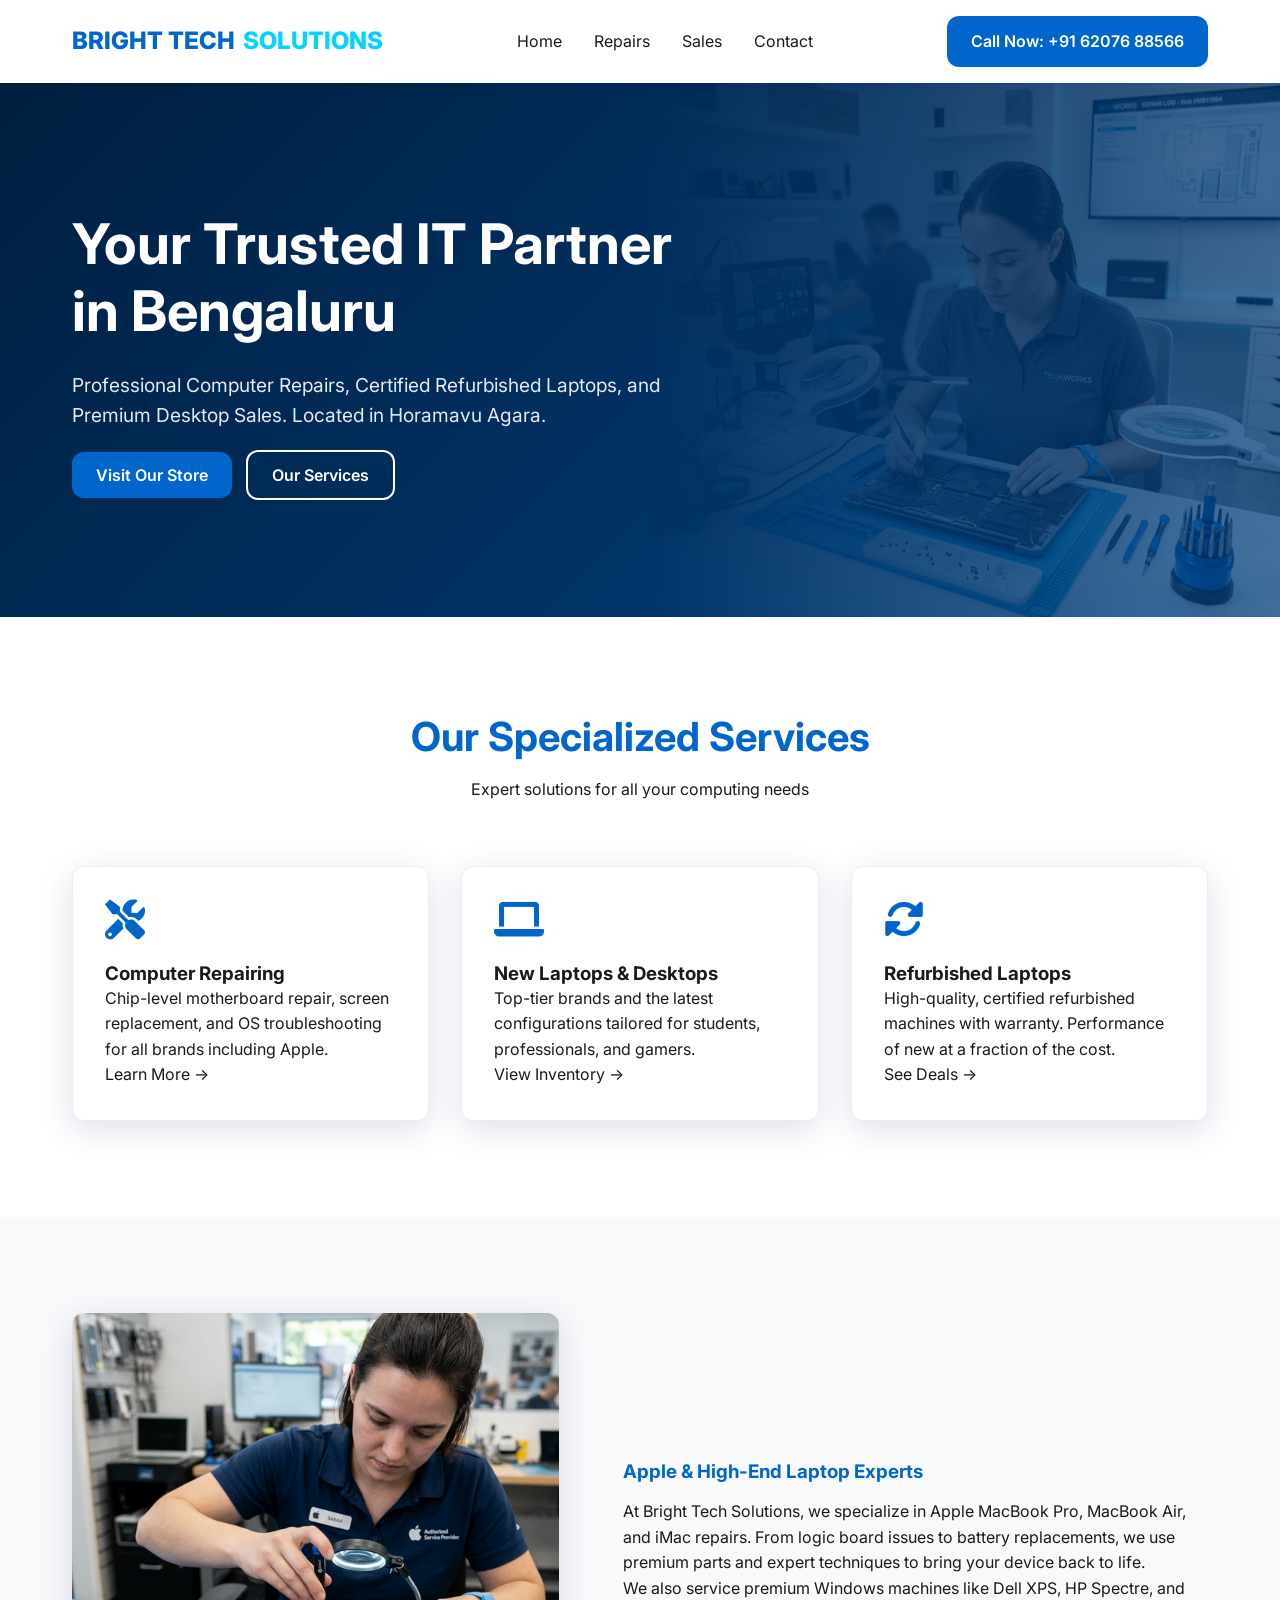
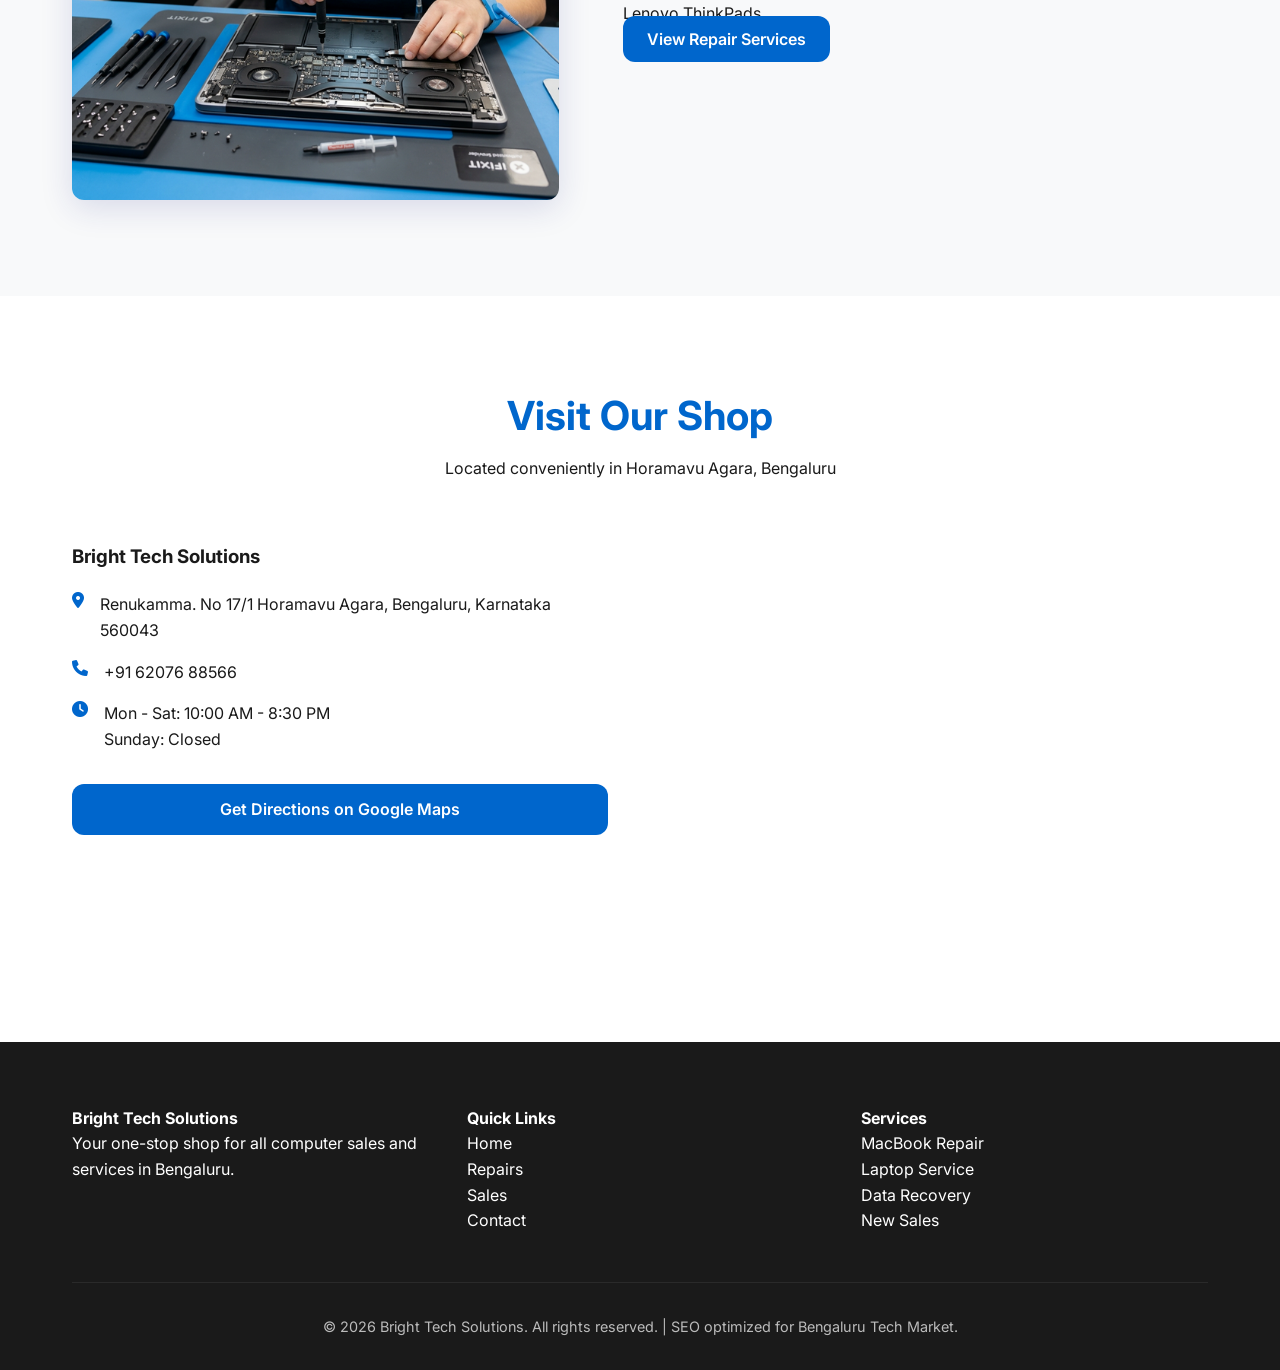
==== index.html @ 04b3cd69 "uplishing" ====
<!DOCTYPE html>
<html lang="en">

<head>
    <meta charset="UTF-8">
    <meta name="viewport" content="width=device-width, initial-scale=1.0">
    <title>Bright Tech Solutions | Best Laptop Repair & Computer Sales in Bengaluru</title>
    <meta name="description"
        content="Bright Tech Solutions in Horamavu Agara, Bengaluru. Specialist in Apple laptop repairs, computer services, refurbished laptops, and desktop sales. High-quality tech solutions at affordable prices.">
    <meta name="keywords"
        content="Laptop repair Bengaluru, Computer service Horamavu Agara, Refurbished laptops Bengaluru, Apple laptop repair Bengaluru, Computer sales Bengaluru, Bright Tech Solutions">

    <!-- Open Graph for Social Media -->
    <meta property="og:title" content="Bright Tech Solutions | Trusted Tech Experts in Bengaluru">
    <meta property="og:description"
        content="Visit our store in Horamavu Agara for professional computer repairs and the best deals on refurbished laptops and desktops.">
    <meta property="og:image" content="images/hero.png">
    <meta property="og:url" content="https://brighttechsolutions.com">

    <!-- CSS -->
    <link rel="stylesheet" href="css/styles.css">
    <!-- Google Fonts -->
    <link href="https://fonts.googleapis.com/css2?family=Inter:wght@400;600;700;800&display=swap" rel="stylesheet">
    <!-- Font Awesome -->
    <link rel="stylesheet" href="https://cdnjs.cloudflare.com/ajax/libs/font-awesome/6.0.0/css/all.min.css">

    <!-- Local Business Schema -->
    <script type="application/ld+json">
    {
      "@context": "https://schema.org",
      "@type": "LocalBusiness",
      "name": "Bright Tech Solutions",
      "image": "images/hero.png",
      "@id": "",
      "url": "https://brighttechsolutions.com",
      "telephone": "+91 62076 88566",
      "address": {
        "@type": "PostalAddress",
        "streetAddress": "Renukamma. No 17/1 Horamavu Agara",
        "addressLocality": "Bengaluru",
        "postalCode": "560043",
        "addressRegion": "KA",
        "addressCountry": "IN"
      },
      "geo": {
        "@type": "GeoCoordinates",
        "latitude": 13.0298,
        "longitude": 77.6628
      },
      "openingHoursSpecification": {
        "@type": "OpeningHoursSpecification",
        "dayOfWeek": [
          "Monday",
          "Tuesday",
          "Wednesday",
          "Thursday",
          "Friday",
          "Saturday"
        ],
        "opens": "10:00",
        "closes": "20:30"
      },
      "sameAs": []
    }
    </script>
</head>

<body>

    <header>
        <div class="container">
            <nav>
                <a href="index.html" class="logo">BRIGHT TECH <span>SOLUTIONS</span></a>
                <ul class="nav-links">
                    <li><a href="index.html">Home</a></li>
                    <li><a href="repairs.html">Repairs</a></li>
                    <li><a href="sales.html">Sales</a></li>
                    <li><a href="contact.html">Contact</a></li>
                </ul>
                <a href="tel:+916207688566" class="cta-button">Call Now: +91 62076 88566</a>
            </nav>
        </div>
    </header>

    <main>
        <!-- Hero Section -->
        <section class="hero">
            <div class="container">
                <div class="hero-content">
                    <h1>Your Trusted IT Partner in Bengaluru</h1>
                    <p>Professional Computer Repairs, Certified Refurbished Laptops, and Premium Desktop Sales. Located
                        in Horamavu Agara.</p>
                    <div class="hero-btns">
                        <a href="contact.html" class="cta-button">Visit Our Store</a>
                        <a href="repairs.html" class="cta-button"
                            style="background: transparent; border: 2px solid white; margin-left: 10px;">Our
                            Services</a>
                    </div>
                </div>
            </div>
        </section>

        <!-- Services Preview -->
        <section id="services">
            <div class="container">
                <div class="section-title">
                    <h2>Our Specialized Services</h2>
                    <p>Expert solutions for all your computing needs</p>
                </div>
                <div class="services-grid">
                    <div class="service-card">
                        <i class="fas fa-tools"></i>
                        <h3>Computer Repairing</h3>
                        <p>Chip-level motherboard repair, screen replacement, and OS troubleshooting for all brands
                            including Apple.</p>
                        <a href="repairs.html">Learn More →</a>
                    </div>
                    <div class="service-card">
                        <i class="fas fa-laptop"></i>
                        <h3>New Laptops & Desktops</h3>
                        <p>Top-tier brands and the latest configurations tailored for students, professionals, and
                            gamers.</p>
                        <a href="sales.html">View Inventory →</a>
                    </div>
                    <div class="service-card">
                        <i class="fas fa-sync-alt"></i>
                        <h3>Refurbished Laptops</h3>
                        <p>High-quality, certified refurbished machines with warranty. Performance of new at a fraction
                            of the cost.</p>
                        <a href="sales.html">See Deals →</a>
                    </div>
                </div>
            </div>
        </section>

        <!-- Apple Expert Section -->
        <section class="content-section">
            <div class="container">
                <div class="content-flex">
                    <div class="content-image">
                        <img src="images/apple-repair.png" alt="Apple MacBook Repair Bengaluru">
                    </div>
                    <div class="content-text">
                        <h3>Apple & High-End Laptop Experts</h3>
                        <p>At Bright Tech Solutions, we specialize in Apple MacBook Pro, MacBook Air, and iMac repairs.
                            From logic board issues to battery replacements, we use premium parts and expert techniques
                            to bring your device back to life.</p>
                        <p>We also service premium Windows machines like Dell XPS, HP Spectre, and Lenovo ThinkPads.</p>
                        <a href="repairs.html" class="cta-button">View Repair Services</a>
                    </div>
                </div>
            </div>
        </section>

        <!-- Location Section -->
        <section id="location">
            <div class="container">
                <div class="section-title">
                    <h2>Visit Our Shop</h2>
                    <p>Located conveniently in Horamavu Agara, Bengaluru</p>
                </div>
                <div class="contact-container">
                    <div class="contact-info">
                        <h3>Bright Tech Solutions</h3>
                        <div class="info-item">
                            <i class="fas fa-map-marker-alt" style="color: var(--primary);"></i>
                            <p>Renukamma. No 17/1 Horamavu Agara, Bengaluru, Karnataka 560043</p>
                        </div>
                        <div class="info-item">
                            <i class="fas fa-phone" style="color: var(--primary);"></i>
                            <p>+91 62076 88566</p>
                        </div>
                        <div class="info-item">
                            <i class="fas fa-clock" style="color: var(--primary);"></i>
                            <p>Mon - Sat: 10:00 AM - 8:30 PM<br>Sunday: Closed</p>
                        </div>
                        <a href="https://www.google.com/maps/search/Renukamma.+No+17%2F1+Horamavu+Agara+Bengaluru"
                            target="_blank" class="cta-button"
                            style="display: block; text-align: center; margin-top: 2rem;">Get Directions on Google
                            Maps</a>
                    </div>
                    <div class="map-placeholder" style="background: transparent;">
                        <iframe
                            src="https://www.google.com/maps/embed?pb=!3m2!1sen!2sin!4v1773746045491!5m2!1sen!2sin!6m8!1m7!1s3-yJA3VffzMCEa43HB0KdQ!2m2!1d13.0298482997819!2d77.65881555821899!3f69.63453522921839!4f4.953199277610111!5f0.7820865974627469"
                            width="100%" height="450" style="border:0;" allowfullscreen="" loading="lazy"
                            referrerpolicy="no-referrer-when-downgrade"></iframe>
                    </div>
                </div>
            </div>
        </section>
    </main>

    <footer>
        <div class="container">
            <div class="footer-grid">
                <div>
                    <h4>Bright Tech Solutions</h4>
                    <p>Your one-stop shop for all computer sales and services in Bengaluru.</p>
                </div>
                <div>
                    <h4>Quick Links</h4>
                    <ul>
                        <li><a href="index.html">Home</a></li>
                        <li><a href="repairs.html">Repairs</a></li>
                        <li><a href="sales.html">Sales</a></li>
                        <li><a href="contact.html">Contact</a></li>
                    </ul>
                </div>
                <div>
                    <h4>Services</h4>
                    <ul>
                        <li>MacBook Repair</li>
                        <li>Laptop Service</li>
                        <li>Data Recovery</li>
                        <li>New Sales</li>
                    </ul>
                </div>
            </div>
            <div class="footer-bottom">
                <p>&copy; 2026 Bright Tech Solutions. All rights reserved. | SEO optimized for Bengaluru Tech Market.
                </p>
            </div>
        </div>
    </footer>

    <script src="js/main.js"></script>
</body>

</html>
---- css/styles.css ----
:root {
    --primary: #0066cc;
    --secondary: #00d4ff;
    --accent: #ff9900;
    --dark: #1a1a1a;
    --light: #f8f9fa;
    --white: #ffffff;
    --glass: rgba(255, 255, 255, 0.1);
    --glass-border: rgba(255, 255, 255, 0.2);
    --shadow: 0 8px 32px 0 rgba(31, 38, 135, 0.15);
    --radius: 12px;
    --font-main: 'Inter', system-ui, -apple-system, sans-serif;
}

* {
    margin: 0;
    padding: 0;
    box-sizing: border-box;
}

body {
    font-family: var(--font-main);
    background-color: var(--white);
    color: var(--dark);
    line-height: 1.6;
    overflow-x: hidden;
}

h1, h2, h3 {
    font-weight: 700;
    line-height: 1.2;
}

a {
    text-decoration: none;
    color: inherit;
    transition: 0.3s;
}

ul {
    list-style: none;
}

img {
    max-width: 100%;
    display: block;
}

.container {
    max-width: 1200px;
    margin: 0 auto;
    padding: 0 2rem;
}

/* Header & Nav */
header {
    background: var(--white);
    padding: 1rem 0;
    position: sticky;
    top: 0;
    z-index: 1000;
    box-shadow: 0 2px 10px rgba(0,0,0,0.05);
}

nav {
    display: flex;
    justify-content: space-between;
    align-items: center;
}

.logo {
    font-size: 1.5rem;
    font-weight: 800;
    color: var(--primary);
    display: flex;
    align-items: center;
    gap: 0.5rem;
}

.logo span {
    color: var(--secondary);
}

.nav-links {
    display: flex;
    gap: 2rem;
}

.nav-links a:hover {
    color: var(--primary);
}

.cta-button {
    background: var(--primary);
    color: var(--white);
    padding: 0.8rem 1.5rem;
    border-radius: var(--radius);
    font-weight: 600;
    transition: 0.3s;
}

.cta-button:hover {
    background: var(--secondary);
    transform: translateY(-2px);
    box-shadow: var(--shadow);
}

/* Hero Section */
.hero {
    position: relative;
    padding: 8rem 0;
    background: linear-gradient(135deg, #001f3f 0%, #004080 100%);
    color: var(--white);
    overflow: hidden;
}

.hero::after {
    content: '';
    position: absolute;
    top: 0;
    right: 0;
    width: 50%;
    height: 100%;
    background: url('../images/hero.png') no-repeat center center/cover;
    opacity: 0.3;
    mask-image: linear-gradient(to left, rgba(0,0,0,1) 0%, rgba(0,0,0,0) 100%);
    -webkit-mask-image: linear-gradient(to left, rgba(0,0,0,1) 0%, rgba(0,0,0,0) 100%);
}

.hero-content {
    position: relative;
    z-index: 10;
    max-width: 600px;
}

.hero h1 {
    font-size: 3.5rem;
    margin-bottom: 1.5rem;
}

.hero p {
    font-size: 1.2rem;
    margin-bottom: 2rem;
    opacity: 0.9;
}

/* Section Common */
section {
    padding: 6rem 0;
}

.section-title {
    text-align: center;
    margin-bottom: 4rem;
}

.section-title h2 {
    font-size: 2.5rem;
    color: var(--primary);
    margin-bottom: 1rem;
}

/* Services Grid */
.services-grid {
    display: grid;
    grid-template-columns: repeat(auto-fit, minmax(300px, 1fr));
    gap: 2rem;
}

.service-card {
    background: var(--white);
    padding: 2rem;
    border-radius: var(--radius);
    box-shadow: var(--shadow);
    transition: 0.3s;
    border: 1px solid #eee;
}

.service-card:hover {
    transform: translateY(-10px);
    border-color: var(--secondary);
}

.service-card i {
    font-size: 2.5rem;
    color: var(--primary);
    margin-bottom: 1.5rem;
    display: block;
}

/* SEO Content Section */
.content-section {
    background: var(--light);
}

.content-flex {
    display: flex;
    gap: 4rem;
    align-items: center;
}

.content-image {
    flex: 1;
    border-radius: var(--radius);
    overflow: hidden;
    box-shadow: var(--shadow);
}

.content-text {
    flex: 1.2;
}

.content-text h3 {
    margin-bottom: 1rem;
    color: var(--primary);
}

/* Contact Section */
.contact-container {
    display: grid;
    grid-template-columns: 1fr 1fr;
    gap: 4rem;
}

.contact-info h3 {
    margin-bottom: 1.5rem;
}

.info-item {
    display: flex;
    gap: 1rem;
    margin-bottom: 1rem;
}

.map-placeholder {
    width: 100%;
    height: 400px;
    background: #e0e0e0;
    border-radius: var(--radius);
    display: flex;
    align-items: center;
    justify-content: center;
    position: relative;
    overflow: hidden;
}

/* Footer */
footer {
    background: var(--dark);
    color: var(--white);
    padding: 4rem 0 2rem;
}

.footer-grid {
    display: grid;
    grid-template-columns: repeat(auto-fit, minmax(200px, 1fr));
    gap: 3rem;
    margin-bottom: 3rem;
}

.footer-bottom {
    text-align: center;
    padding-top: 2rem;
    border-top: 1px solid rgba(255,255,255,0.1);
    font-size: 0.9rem;
    opacity: 0.7;
}

/* Responsive */
@media (max-width: 768px) {
    .nav-links {
        display: none;
    }
    .hero h1 {
        font-size: 2.5rem;
    }
    .hero::after {
        width: 100%;
        opacity: 0.2;
    }
    .content-flex, .contact-container {
        flex-direction: column;
        grid-template-columns: 1fr;
    }
}
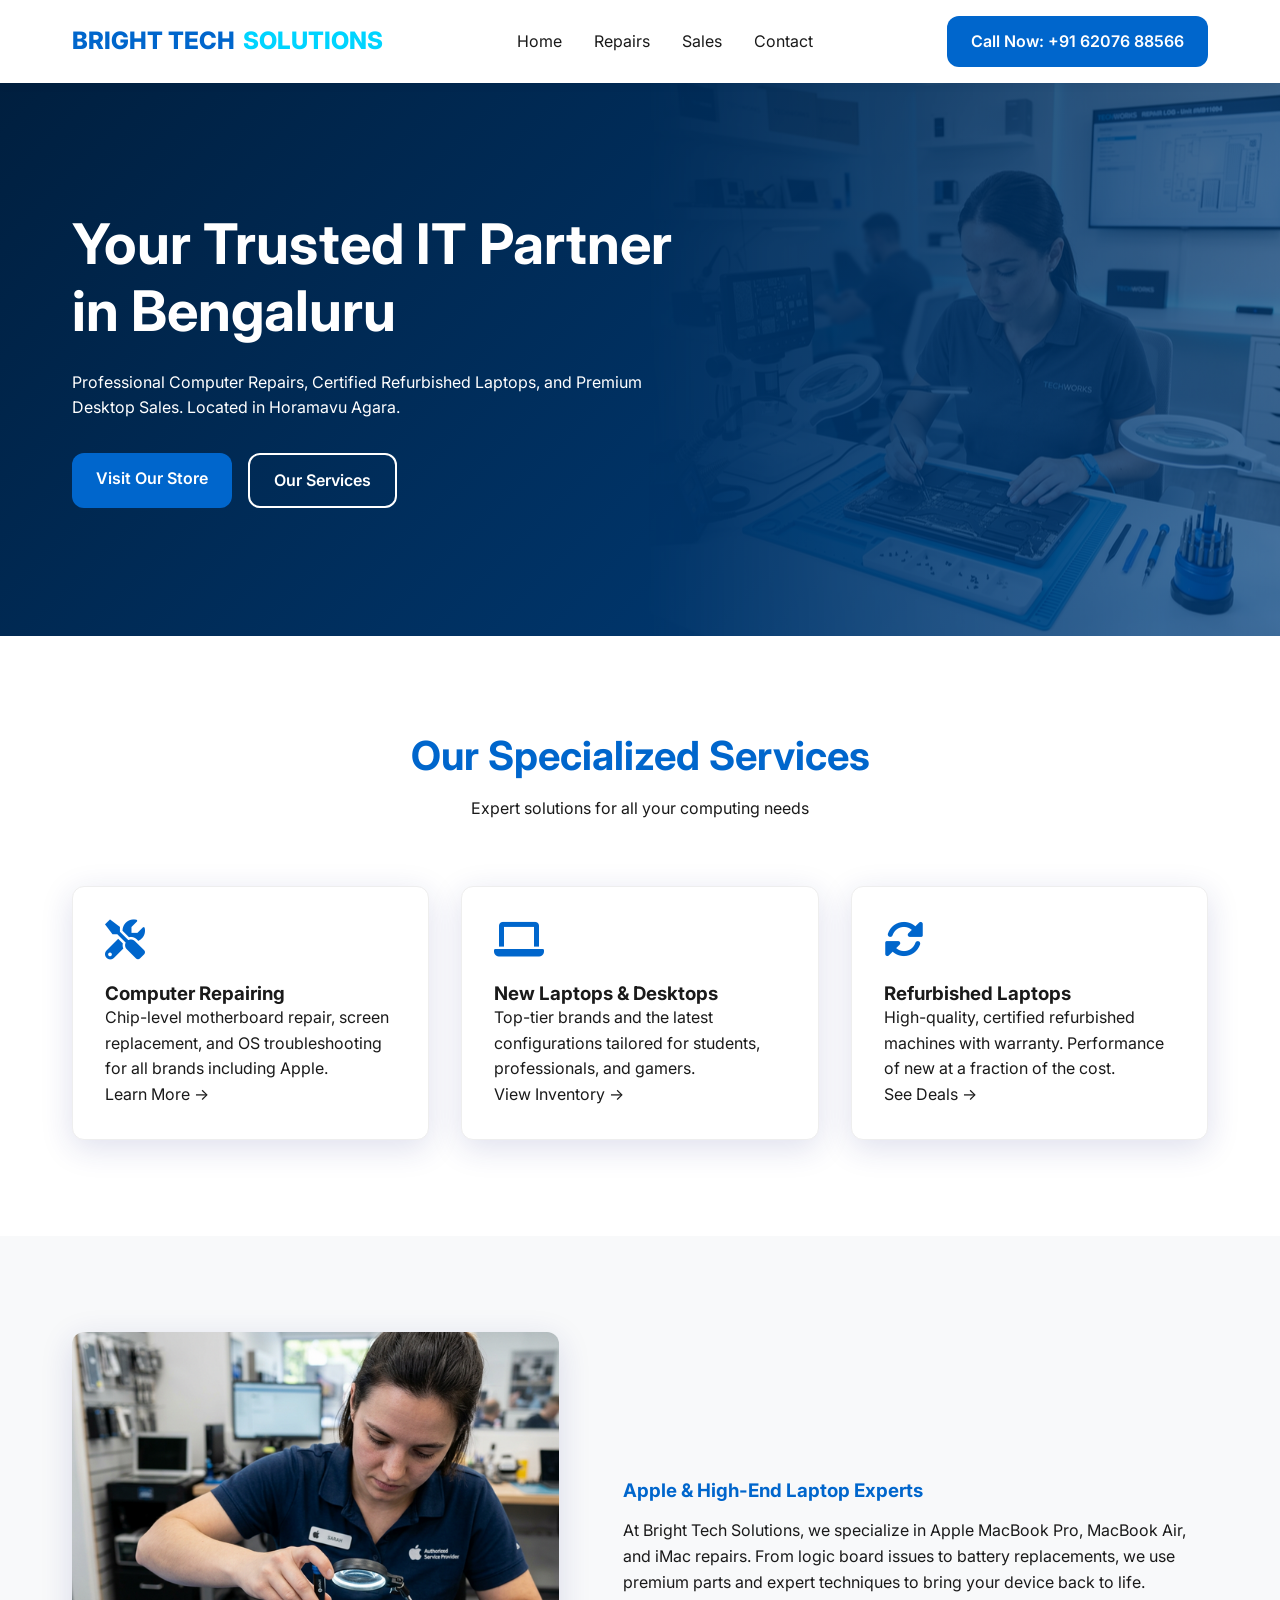
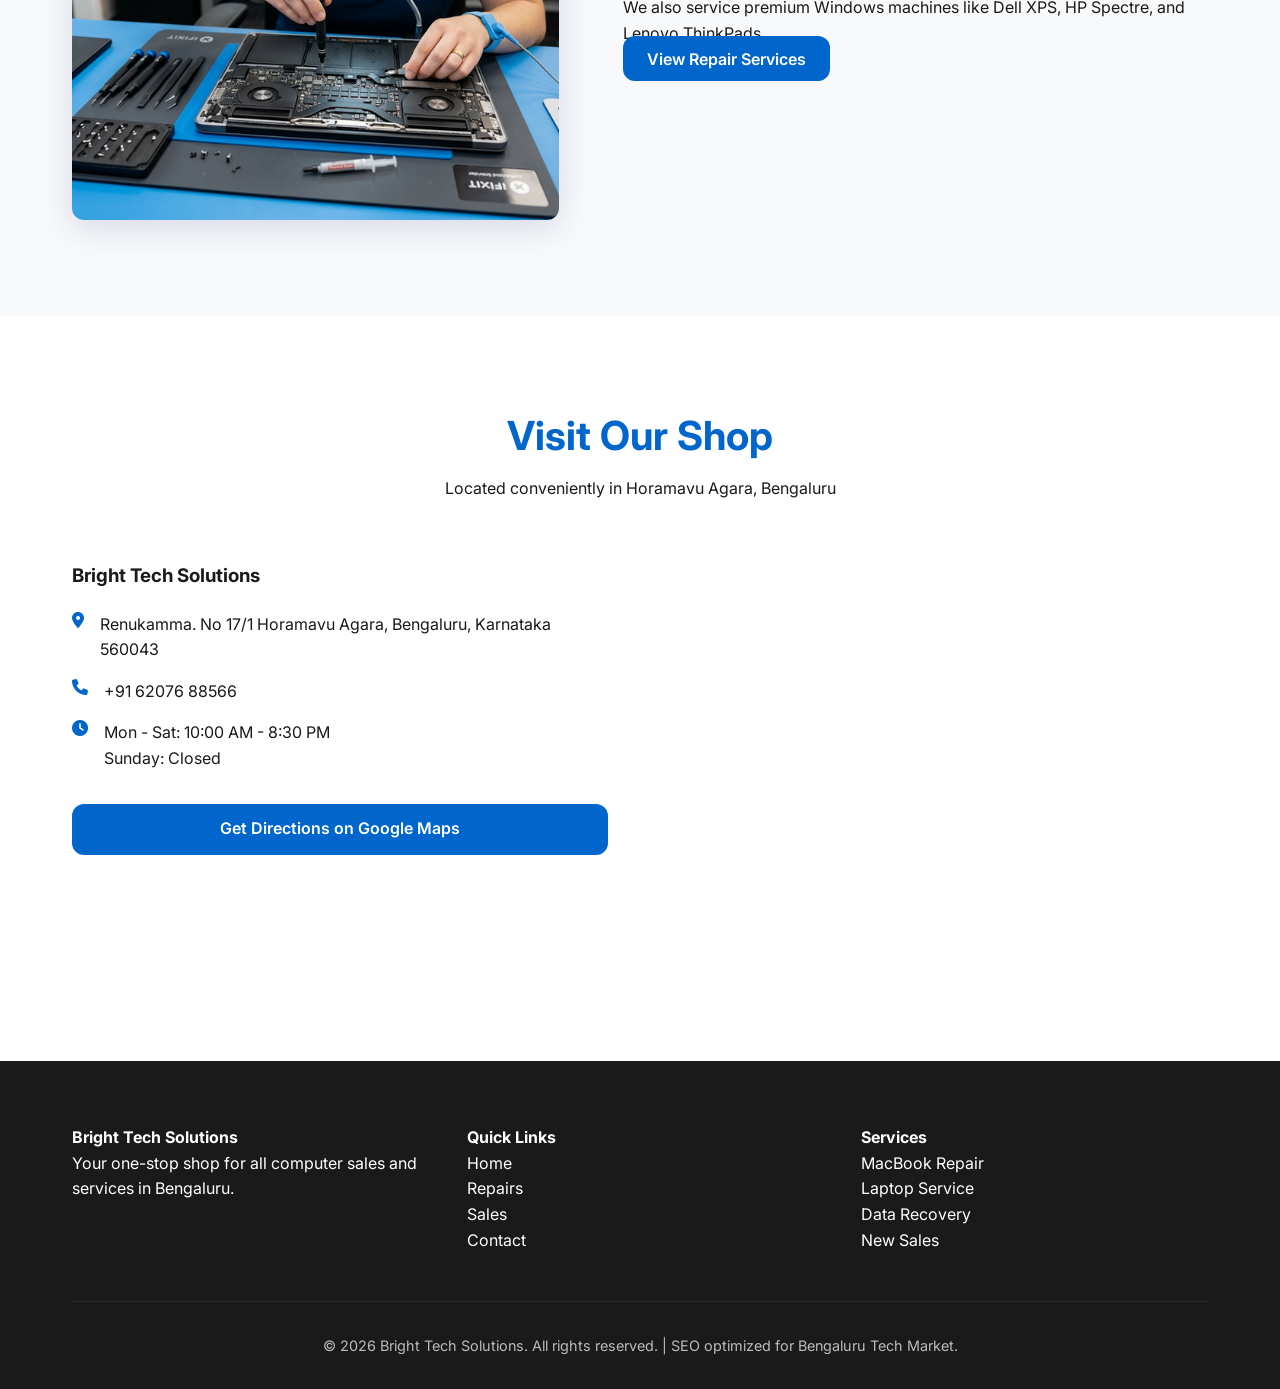
==== commit 659d9d87: "added mobile friendly" ====
--- a/index.html
+++ b/index.html
@@ -71,13 +71,16 @@
         <div class="container">
             <nav>
                 <a href="index.html" class="logo">BRIGHT TECH <span>SOLUTIONS</span></a>
-                <ul class="nav-links">
+                <div class="mobile-toggle" id="mobile-toggle">
+                    <i class="fas fa-bars"></i>
+                </div>
+                <ul class="nav-links" id="nav-links">
                     <li><a href="index.html">Home</a></li>
                     <li><a href="repairs.html">Repairs</a></li>
                     <li><a href="sales.html">Sales</a></li>
                     <li><a href="contact.html">Contact</a></li>
                 </ul>
-                <a href="tel:+916207688566" class="cta-button">Call Now: +91 62076 88566</a>
+                <a href="tel:+916207688566" class="cta-button nav-cta">Call Now: +91 62076 88566</a>
             </nav>
         </div>
     </header>
@@ -92,9 +95,7 @@
                         in Horamavu Agara.</p>
                     <div class="hero-btns">
                         <a href="contact.html" class="cta-button">Visit Our Store</a>
-                        <a href="repairs.html" class="cta-button"
-                            style="background: transparent; border: 2px solid white; margin-left: 10px;">Our
-                            Services</a>
+                        <a href="repairs.html" class="cta-button outline">Our Services</a>
                     </div>
                 </div>
             </div>
--- a/css/styles.css
+++ b/css/styles.css
@@ -138,10 +138,21 @@
     margin-bottom: 1.5rem;
 }
 
-.hero p {
-    font-size: 1.2rem;
-    margin-bottom: 2rem;
-    opacity: 0.9;
+.hero-btns {
+    display: flex;
+    gap: 1rem;
+    flex-wrap: wrap;
+    margin-top: 2rem;
+}
+
+.cta-button.outline {
+    background: transparent;
+    border: 2px solid var(--white);
+}
+
+.cta-button.outline:hover {
+    background: var(--white);
+    color: var(--primary);
 }
 
 /* Section Common */
@@ -267,19 +278,99 @@
 }
 
 /* Responsive */
+/* Mobile Menu Toggle */
+.mobile-toggle {
+    display: none;
+    font-size: 1.5rem;
+    cursor: pointer;
+    color: var(--primary);
+}
+
 @media (max-width: 768px) {
+    .mobile-toggle {
+        display: block;
+    }
+
     .nav-links {
         display: none;
-    }
+        position: absolute;
+        top: 100%;
+        left: 0;
+        width: 100%;
+        background: var(--white);
+        flex-direction: column;
+        padding: 1.5rem;
+        gap: 1rem;
+        box-shadow: 0 10px 20px rgba(0,0,0,0.1);
+        text-align: center;
+    }
+
+    .nav-links.active {
+        display: flex;
+    }
+
+    .logo {
+        font-size: 1.2rem;
+    }
+
+    .nav-cta {
+        display: none;
+    }
+
+    .hero {
+        padding: 5rem 0;
+    }
+
     .hero h1 {
-        font-size: 2.5rem;
-    }
+        font-size: 2.2rem;
+    }
+
+    .hero-btns {
+        flex-direction: column;
+        width: 100%;
+    }
+
+    .hero-btns .cta-button {
+        width: 100%;
+        text-align: center;
+    }
+
+    .container {
+        padding: 0 1.2rem;
+    }
+
+    .cta-button {
+        padding: 0.7rem 1.2rem;
+        font-size: 0.95rem;
+    }
+
     .hero::after {
         width: 100%;
         opacity: 0.2;
     }
+
     .content-flex, .contact-container {
         flex-direction: column;
         grid-template-columns: 1fr;
-    }
-}
+        gap: 2rem;
+    }
+}
+
+/* Specific fixes for very small screens */
+@media (max-width: 390px) {
+    .hero h1 {
+        font-size: 1.8rem;
+    }
+
+    .section-title h2 {
+        font-size: 1.8rem;
+    }
+
+    .service-card {
+        padding: 1.2rem;
+    }
+
+    .logo {
+        font-size: 1.1rem;
+    }
+}
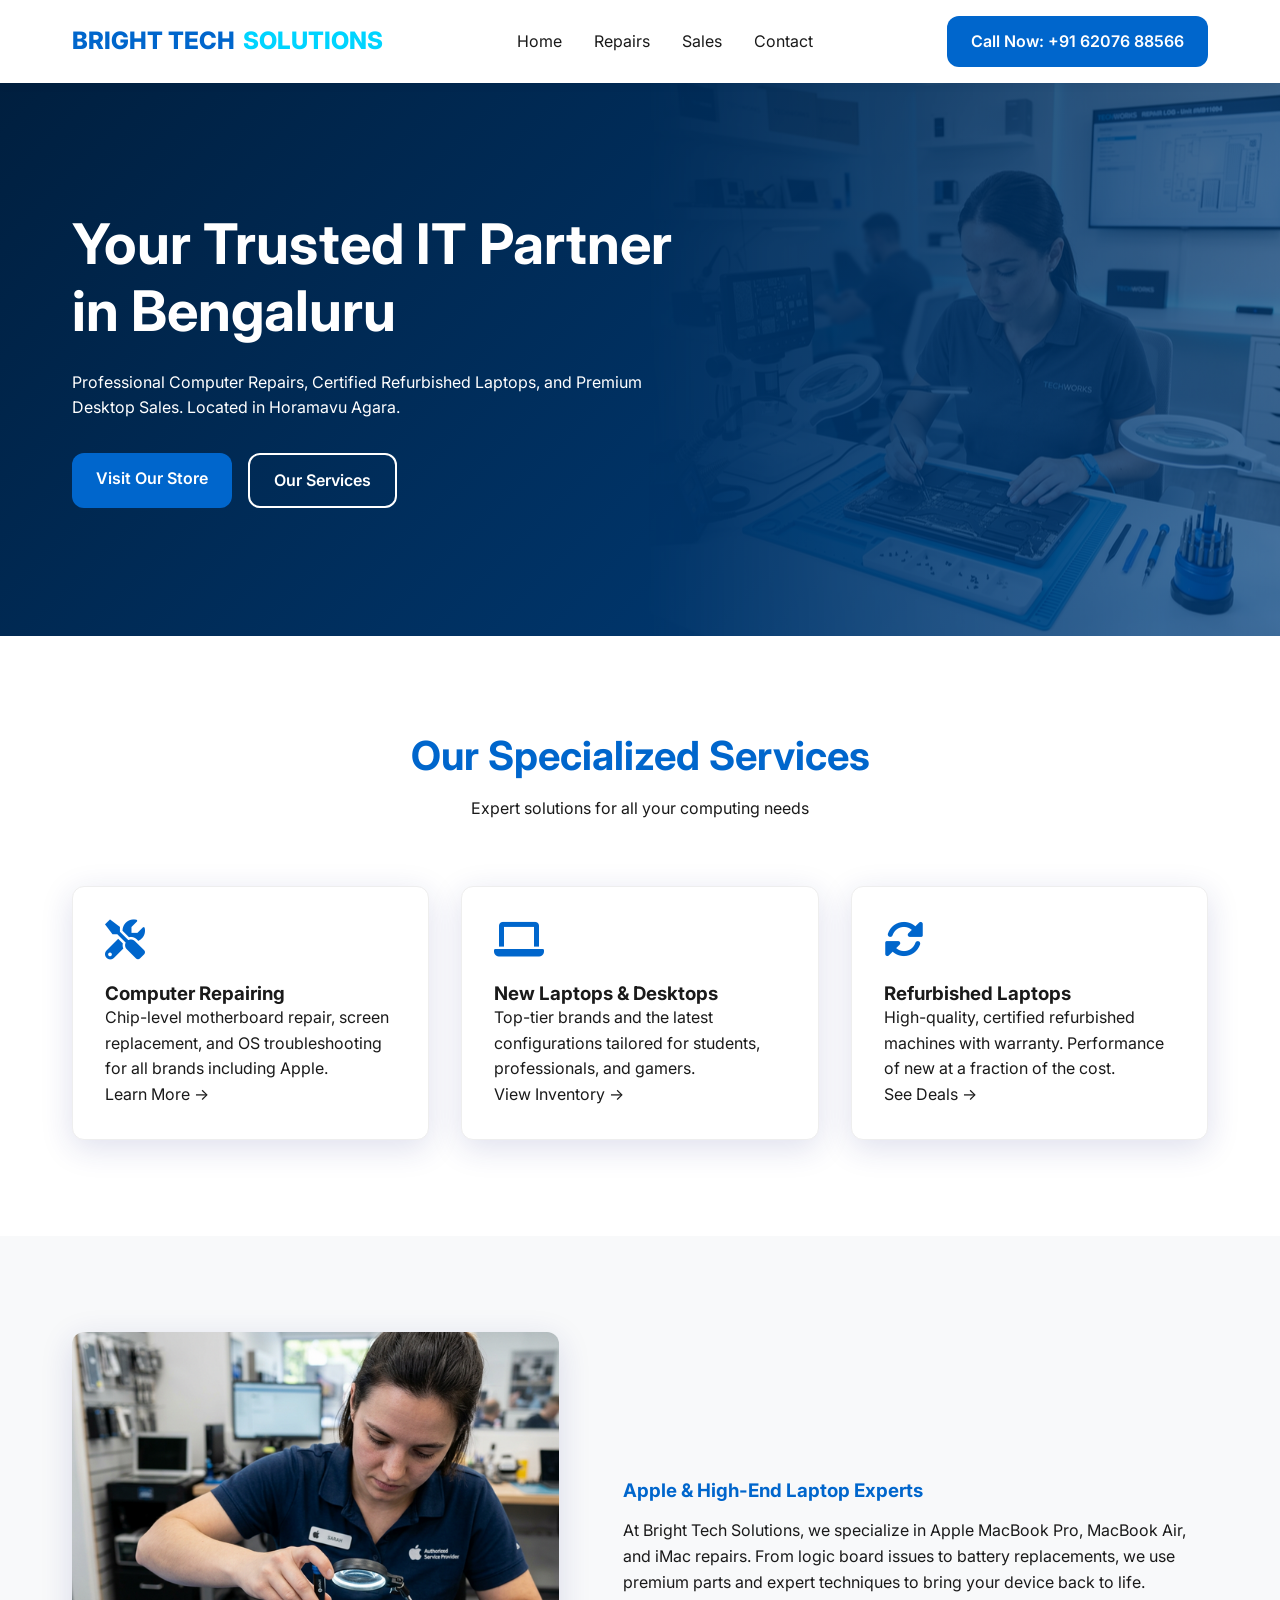
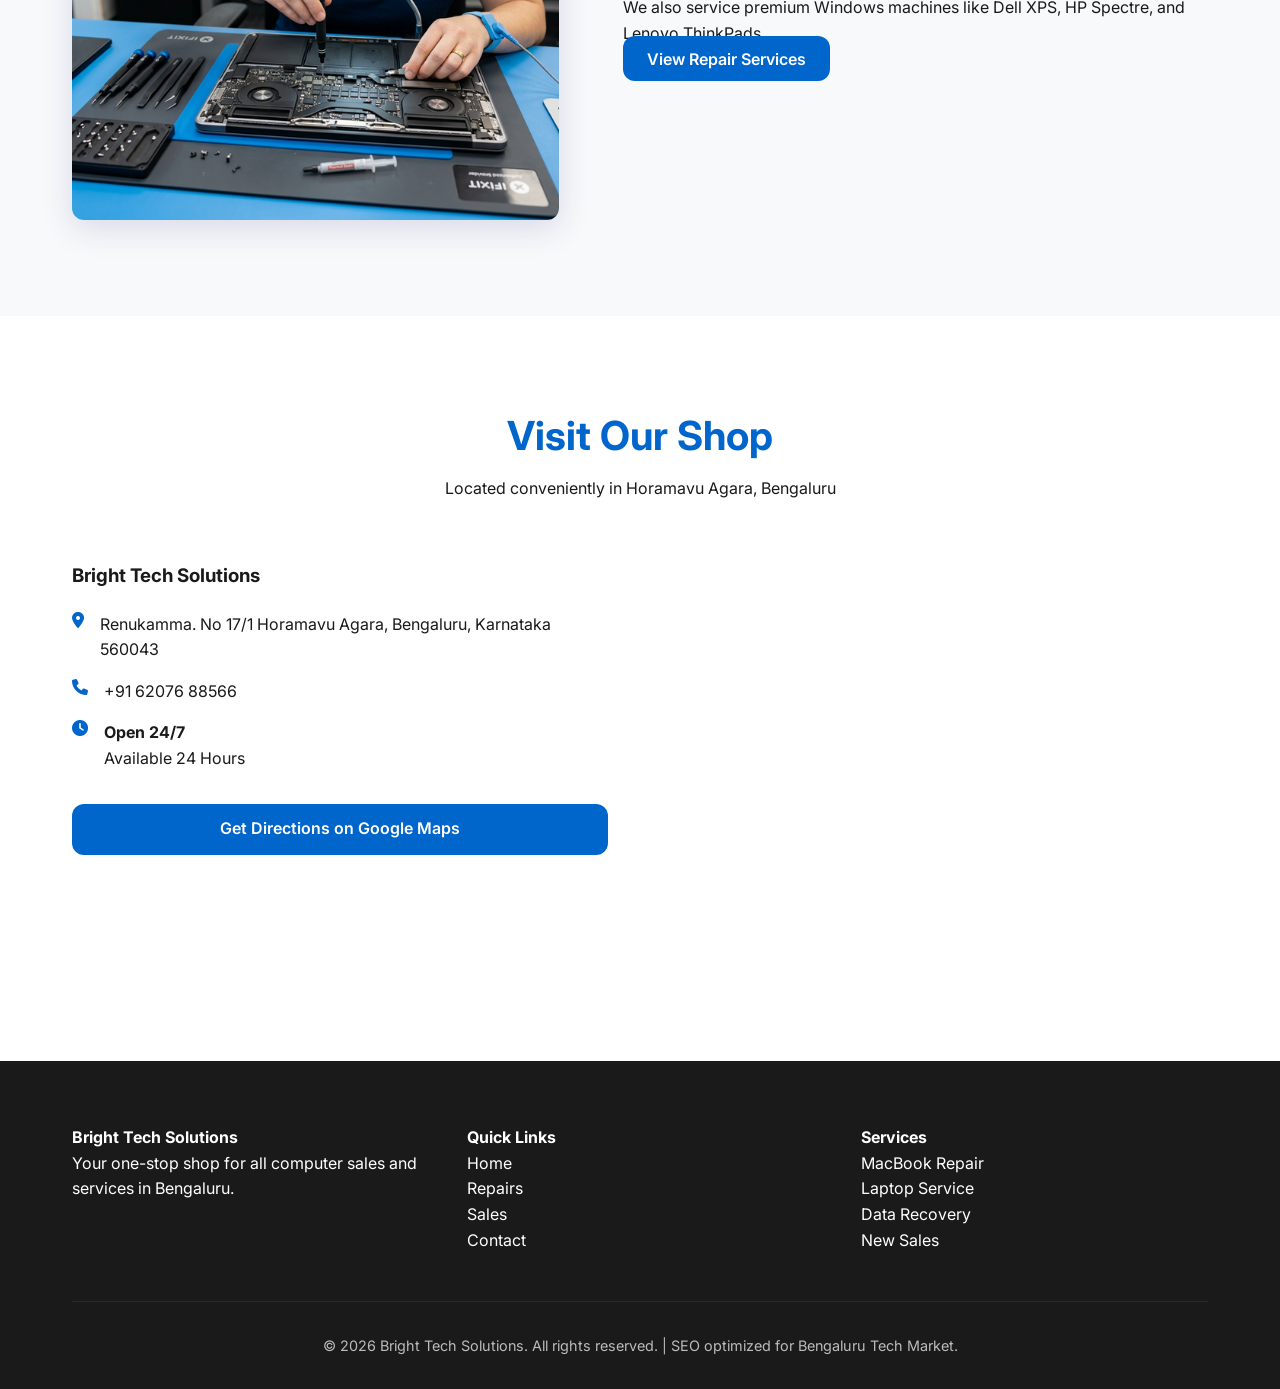
==== commit 655fe96e: "seo friendly" ====
--- a/index.html
+++ b/index.html
@@ -4,18 +4,26 @@
 <head>
     <meta charset="UTF-8">
     <meta name="viewport" content="width=device-width, initial-scale=1.0">
+    <link rel="canonical" href="https://brighttechsolution.store/" />
     <title>Bright Tech Solutions | Best Laptop Repair & Computer Sales in Bengaluru</title>
     <meta name="description"
         content="Bright Tech Solutions in Horamavu Agara, Bengaluru. Specialist in Apple laptop repairs, computer services, refurbished laptops, and desktop sales. High-quality tech solutions at affordable prices.">
     <meta name="keywords"
         content="Laptop repair Bengaluru, Computer service Horamavu Agara, Refurbished laptops Bengaluru, Apple laptop repair Bengaluru, Computer sales Bengaluru, Bright Tech Solutions">
 
-    <!-- Open Graph for Social Media -->
-    <meta property="og:title" content="Bright Tech Solutions | Trusted Tech Experts in Bengaluru">
-    <meta property="og:description"
-        content="Visit our store in Horamavu Agara for professional computer repairs and the best deals on refurbished laptops and desktops.">
-    <meta property="og:image" content="images/hero.png">
-    <meta property="og:url" content="https://brighttechsolutions.com">
+    <!-- Open Graph / Facebook -->
+    <meta property="og:type" content="website" />
+    <meta property="og:url" content="https://brighttechsolution.store/" />
+    <meta property="og:title" content="Bright Tech Solutions | Best Laptop Repair & Computer Sales in Bengaluru" />
+    <meta property="og:description" content="Bright Tech Solutions in Horamavu Agara, Bengaluru. Specialist in Apple laptop repairs, computer services, refurbished laptops, and desktop sales. High-quality tech solutions at affordable prices." />
+    <meta property="og:image" content="https://brighttechsolution.store/images/hero.png" />
+
+    <!-- Twitter -->
+    <meta property="twitter:card" content="summary_large_image" />
+    <meta property="twitter:url" content="https://brighttechsolution.store/" />
+    <meta property="twitter:title" content="Bright Tech Solutions | Best Laptop Repair & Computer Sales in Bengaluru" />
+    <meta property="twitter:description" content="Bright Tech Solutions in Horamavu Agara, Bengaluru. Specialist in Apple laptop repairs, computer services, refurbished laptops, and desktop sales. High-quality tech solutions at affordable prices." />
+    <meta property="twitter:image" content="https://brighttechsolution.store/images/hero.png" />
 
     <!-- CSS -->
     <link rel="stylesheet" href="css/styles.css">
@@ -55,10 +63,11 @@
           "Wednesday",
           "Thursday",
           "Friday",
-          "Saturday"
+          "Saturday",
+          "Sunday"
         ],
-        "opens": "10:00",
-        "closes": "20:30"
+        "opens": "00:00",
+        "closes": "23:59"
       },
       "sameAs": []
     }
@@ -66,6 +75,7 @@
 </head>
 
 <body>
+
 
     <header>
         <div class="container">
@@ -173,7 +183,7 @@
                         </div>
                         <div class="info-item">
                             <i class="fas fa-clock" style="color: var(--primary);"></i>
-                            <p>Mon - Sat: 10:00 AM - 8:30 PM<br>Sunday: Closed</p>
+                            <p><strong>Open 24/7</strong><br>Available 24 Hours</p>
                         </div>
                         <a href="https://www.google.com/maps/search/Renukamma.+No+17%2F1+Horamavu+Agara+Bengaluru"
                             target="_blank" class="cta-button"
@@ -223,6 +233,15 @@
             </div>
         </div>
     </footer>
+    <script>
+  window.AIChatConfig = {
+    serverUrl: 'https://qply.io',
+    siteKey: 'FqAcB9vzO0EHRgk-VLzV_J8YjkC80QHc',
+    color: '#4F46E5',
+  };
+</script>
+<script src="https://qply.io/widget.js" async></script>
+
 
     <script src="js/main.js"></script>
 </body>
